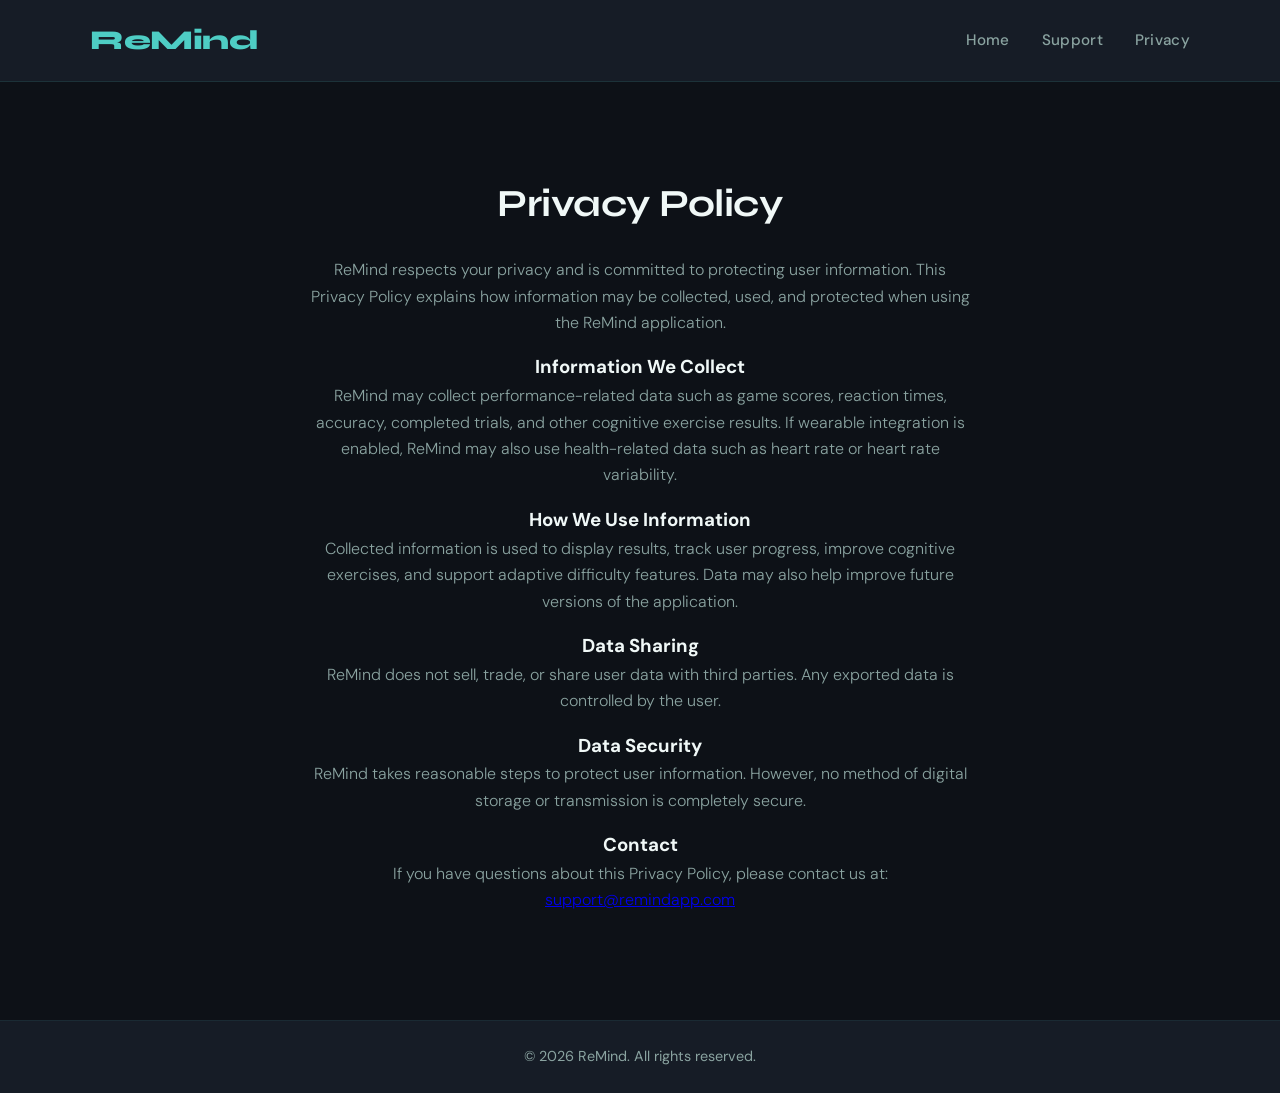
==== privacy.html @ 1b451ede "Add files via upload" ====
<!DOCTYPE html>
<html lang="en">
<head>
  <meta charset="UTF-8" />
  <meta name="viewport" content="width=device-width, initial-scale=1.0" />
  <title>ReMind Privacy Policy</title>
  <link rel="stylesheet" href="styles.css" />
</head>

<body>
  <nav>
    <div class="navContainer">
      <div class="logo">ReMind</div>
      <div class="navLinks">
        <a href="index.html">Home</a>
        <a href="index.html#support">Support</a>
        <a href="privacy.html">Privacy</a>
      </div>
    </div>
  </nav>

  <section class="supportSection">
    <h2>Privacy Policy</h2>

    <p>
      ReMind respects your privacy and is committed to protecting user information.
      This Privacy Policy explains how information may be collected, used, and protected
      when using the ReMind application.
    </p>

    <h3>Information We Collect</h3>
    <p>
      ReMind may collect performance-related data such as game scores, reaction times,
      accuracy, completed trials, and other cognitive exercise results. If wearable
      integration is enabled, ReMind may also use health-related data such as heart rate
      or heart rate variability.
    </p>

    <h3>How We Use Information</h3>
    <p>
      Collected information is used to display results, track user progress, improve
      cognitive exercises, and support adaptive difficulty features. Data may also help
      improve future versions of the application.
    </p>

    <h3>Data Sharing</h3>
    <p>
      ReMind does not sell, trade, or share user data with third parties. Any exported
      data is controlled by the user.
    </p>

    <h3>Data Security</h3>
    <p>
      ReMind takes reasonable steps to protect user information. However, no method of
      digital storage or transmission is completely secure.
    </p>

    <h3>Contact</h3>
    <p>
      If you have questions about this Privacy Policy, please contact us at:
      <a href="mailto:support@remindapp.com">support@remindapp.com</a>
    </p>
  </section>

  <footer>
    <p>&copy; 2026 ReMind. All rights reserved.</p>
  </footer>
</body>
</html>
---- styles.css ----
@import url('https://fonts.googleapis.com/css2?family=Syne:wght@400;600;700;800&family=DM+Sans:wght@300;400;500&display=swap');

:root {
  --bg:        #0d1117;
  --surface:   #161c26;
  --surface2:  #1e2733;
  --teal:      #4ecdc4;
  --teal-dim:  #38a89d;
  --teal-glow: rgba(78, 205, 196, 0.18);
  --white:     #f0f8f7;
  --muted:     #8aa3a0;
  --radius:    14px;
}

* {
  margin: 0;
  padding: 0;
  box-sizing: border-box;
}

body {
  background-color: var(--bg);
  color: var(--white);
  font-family: 'DM Sans', sans-serif;
  font-size: 1rem;
  line-height: 1.65;
}

/* ── NAVBAR ─────────────────────────────────── */
nav {
  background: var(--surface);
  padding: 18px 48px;
  border-bottom: 1px solid rgba(78, 205, 196, 0.12);
  position: sticky;
  top: 0;
  z-index: 100;
  backdrop-filter: blur(8px);
}

.navContainer {
  display: flex;
  justify-content: space-between;
  align-items: center;
  max-width: 1100px;
  margin: auto;
}

.logo {
  font-family: 'Syne', sans-serif;
  font-size: 1.7rem;
  font-weight: 800;
  color: var(--teal);
  letter-spacing: -0.5px;
}

.navLinks {
  display: flex;
  gap: 32px;
}

.navLinks a {
  text-decoration: none;
  color: var(--muted);
  font-size: 0.95rem;
  font-weight: 500;
  letter-spacing: 0.02em;
  transition: color 0.2s;
}

.navLinks a:hover {
  color: var(--teal);
}

/* ── HERO ────────────────────────────────────── */
.hero {
  background: var(--bg);
  color: var(--white);
  text-align: center;
  padding: 130px 24px 120px;
  position: relative;
  overflow: hidden;
}

/* subtle radial glow behind hero */
.hero::before {
  content: '';
  position: absolute;
  top: 50%;
  left: 50%;
  transform: translate(-50%, -55%);
  width: 700px;
  height: 700px;
  background: radial-gradient(ellipse, rgba(78, 205, 196, 0.12) 0%, transparent 70%);
  pointer-events: none;
}

.hero h1 {
  font-family: 'Syne', sans-serif;
  font-size: 5rem;
  font-weight: 800;
  letter-spacing: -2px;
  color: var(--teal);
  margin-bottom: 20px;
  position: relative;
}

.hero p {
  font-size: 1.25rem;
  color: var(--muted);
  max-width: 560px;
  margin: 0 auto 36px;
  font-weight: 300;
  position: relative;
}

.primaryButton {
  display: inline-block;
  background: var(--teal);
  color: var(--bg);
  padding: 14px 32px;
  border-radius: var(--radius);
  font-size: 1rem;
  font-weight: 700;
  text-decoration: none;
  font-family: 'Syne', sans-serif;
  letter-spacing: 0.03em;
  transition: background 0.2s, box-shadow 0.2s, transform 0.15s;
  position: relative;
}

.primaryButton:hover {
  background: var(--teal-dim);
  box-shadow: 0 0 28px rgba(78, 205, 196, 0.35);
  transform: translateY(-2px);
}

/* ── FEATURES ────────────────────────────────── */
.features {
  padding: 90px 40px;
  text-align: center;
  background: var(--surface);
}

.features h2 {
  font-family: 'Syne', sans-serif;
  font-size: 2.4rem;
  font-weight: 700;
  margin-bottom: 50px;
  color: var(--white);
  letter-spacing: -0.5px;
}

.featureGrid {
  display: grid;
  grid-template-columns: repeat(auto-fit, minmax(270px, 1fr));
  gap: 24px;
  max-width: 1100px;
  margin: auto;
}

.card {
  background: var(--surface2);
  padding: 38px 28px;
  border-radius: var(--radius);
  border: 1px solid rgba(78, 205, 196, 0.1);
  text-align: left;
  transition: border-color 0.25s, box-shadow 0.25s, transform 0.2s;
}

.card:hover {
  border-color: rgba(78, 205, 196, 0.4);
  box-shadow: 0 8px 32px rgba(78, 205, 196, 0.1);
  transform: translateY(-4px);
}

.card h3 {
  font-family: 'Syne', sans-serif;
  color: var(--teal);
  margin-bottom: 12px;
  font-size: 1.25rem;
  font-weight: 700;
}

.card p {
  color: var(--muted);
  font-size: 1rem;
  font-weight: 300;
}

/* ── SUPPORT ─────────────────────────────────── */
.supportSection {
  padding: 90px 24px;
  background: var(--bg);
  text-align: center;
}

.supportSection h2 {
  font-family: 'Syne', sans-serif;
  font-size: 2.4rem;
  font-weight: 700;
  margin-bottom: 22px;
  color: var(--white);
  letter-spacing: -0.5px;
}

.supportSection p {
  max-width: 660px;
  margin: 0 auto 16px;
  color: var(--muted);
  font-weight: 300;
}

.contactBox {
  margin-top: 32px;
  display: inline-block;
  background: var(--surface2);
  border: 1px solid rgba(78, 205, 196, 0.15);
  border-radius: var(--radius);
  padding: 28px 40px;
}

.contactBox p {
  color: var(--white);
  margin: 6px auto;
  font-size: 1rem;
}

.contactBox a {
  color: var(--teal);
  text-decoration: none;
  font-weight: 600;
  transition: opacity 0.2s;
}

.contactBox a:hover {
  opacity: 0.8;
}

/* ── FOOTER ──────────────────────────────────── */
footer {
  background: var(--surface);
  color: var(--muted);
  text-align: center;
  padding: 24px;
  border-top: 1px solid rgba(78, 205, 196, 0.08);
  font-size: 0.9rem;
}

/* ── RESPONSIVE ──────────────────────────────── */
@media (max-width: 768px) {
  nav {
    padding: 14px 20px;
  }

  .navContainer {
    flex-direction: column;
    gap: 12px;
  }

  .hero {
    padding: 90px 20px 80px;
  }

  .hero h1 {
    font-size: 3rem;
    letter-spacing: -1px;
  }

  .hero p {
    font-size: 1.05rem;
  }

  .features {
    padding: 60px 20px;
  }

  .features h2,
  .supportSection h2 {
    font-size: 1.9rem;
  }

  .contactBox {
    padding: 22px 24px;
    width: 100%;
    max-width: 400px;
  }
}
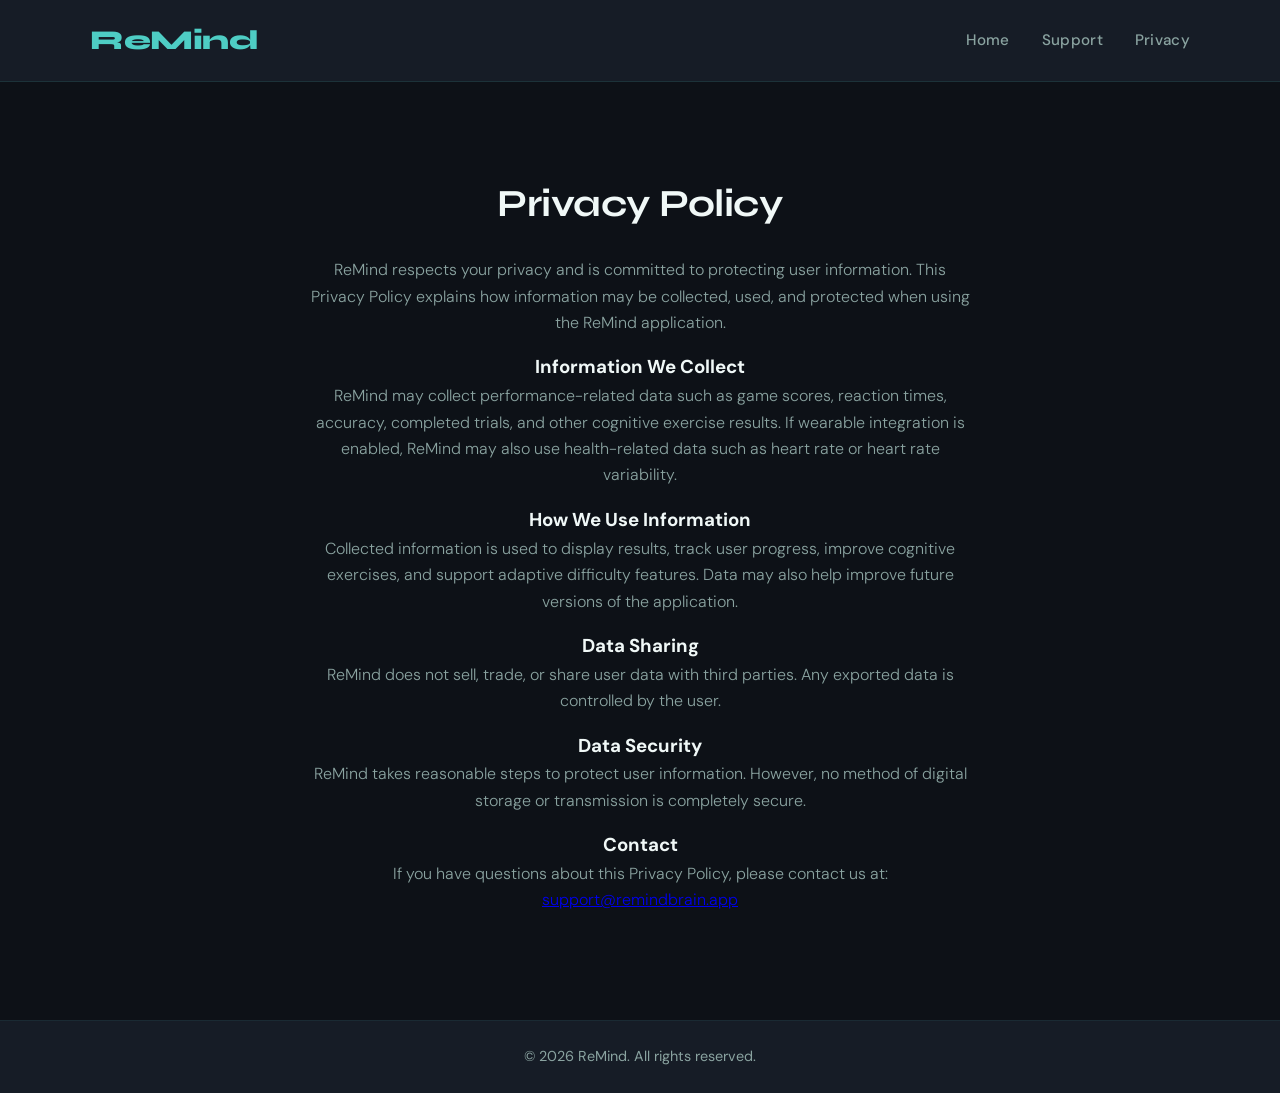
==== commit f6798afd: "Update contact email in privacy policy" ====
--- a/privacy.html
+++ b/privacy.html
@@ -58,7 +58,7 @@
     <h3>Contact</h3>
     <p>
       If you have questions about this Privacy Policy, please contact us at:
-      <a href="mailto:support@remindapp.com">support@remindapp.com</a>
+      <a href="mailto:support@remindbrain.app">support@remindbrain.app</a>
     </p>
   </section>
 
@@ -66,4 +66,4 @@
     <p>&copy; 2026 ReMind. All rights reserved.</p>
   </footer>
 </body>
-</html>+</html>
